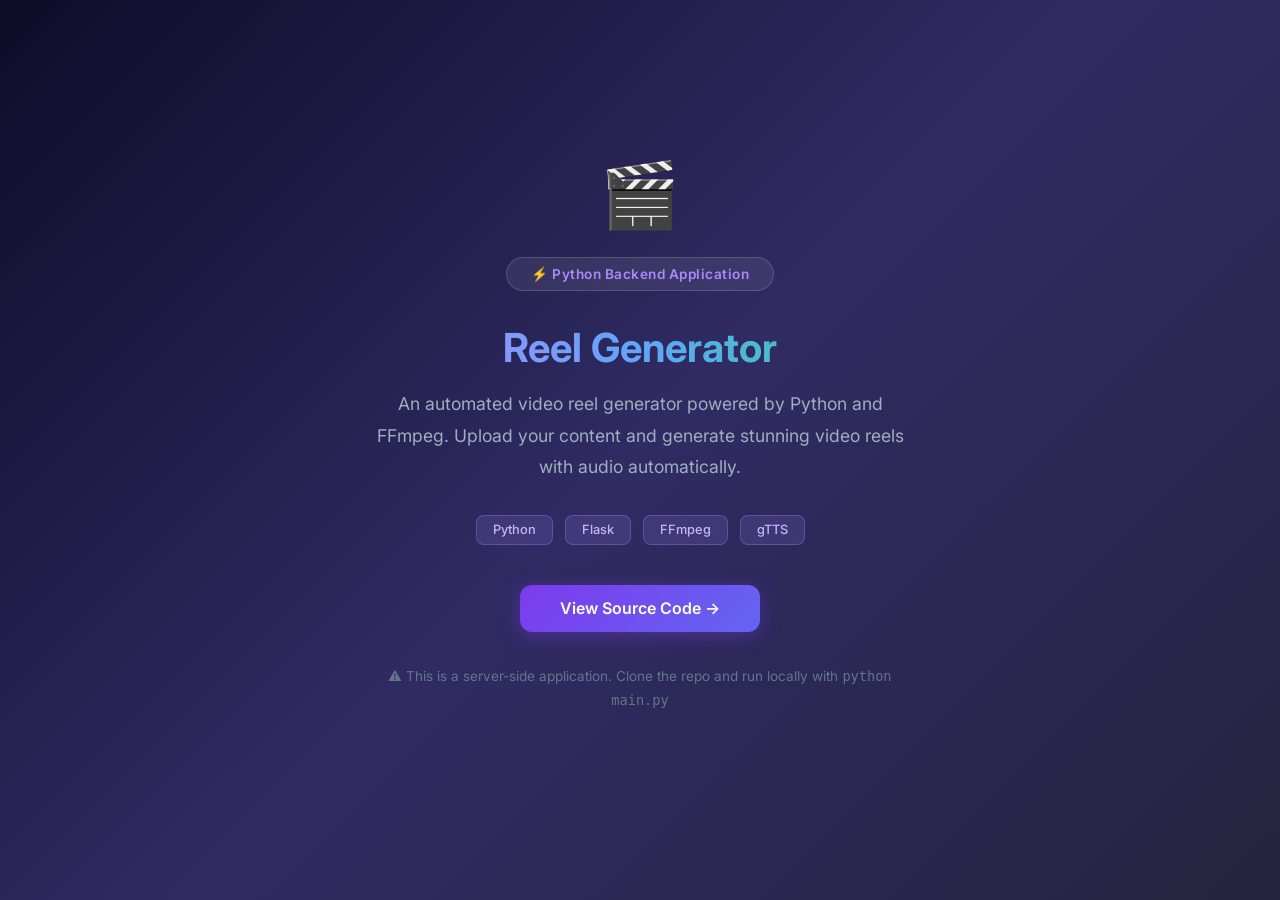
==== index.html @ ce8e98b0 "Add index.html for GitHub Pages landing page" ====
<!DOCTYPE html>
<html lang="en">
<head>
    <meta charset="UTF-8">
    <meta name="viewport" content="width=device-width, initial-scale=1.0">
    <title>Python Reel Generator</title>
    <link href="https://fonts.googleapis.com/css2?family=Inter:wght@400;600;700&display=swap" rel="stylesheet">
    <style>
        * {
            margin: 0;
            padding: 0;
            box-sizing: border-box;
        }

        body {
            font-family: 'Inter', sans-serif;
            min-height: 100vh;
            display: flex;
            align-items: center;
            justify-content: center;
            background: linear-gradient(135deg, #0f0c29, #302b63, #24243e);
            color: #fff;
            overflow: hidden;
        }

        .container {
            text-align: center;
            padding: 3rem 2rem;
            max-width: 600px;
            animation: fadeInUp 0.8s ease-out;
        }

        .logo {
            font-size: 4rem;
            margin-bottom: 1.5rem;
            animation: pulse 2s ease-in-out infinite;
        }

        h1 {
            font-size: 2.5rem;
            font-weight: 700;
            margin-bottom: 1rem;
            background: linear-gradient(90deg, #a78bfa, #60a5fa, #34d399);
            -webkit-background-clip: text;
            -webkit-text-fill-color: transparent;
            background-clip: text;
        }

        p {
            font-size: 1.1rem;
            color: #a0aec0;
            line-height: 1.8;
            margin-bottom: 2rem;
        }

        .badge {
            display: inline-block;
            padding: 0.5rem 1.5rem;
            border-radius: 50px;
            background: rgba(255, 255, 255, 0.08);
            border: 1px solid rgba(255, 255, 255, 0.15);
            color: #a78bfa;
            font-size: 0.85rem;
            font-weight: 600;
            letter-spacing: 0.5px;
            backdrop-filter: blur(10px);
            margin-bottom: 2rem;
        }

        .tech-stack {
            display: flex;
            gap: 0.75rem;
            justify-content: center;
            flex-wrap: wrap;
            margin-bottom: 2.5rem;
        }

        .tech-tag {
            padding: 0.4rem 1rem;
            border-radius: 8px;
            background: rgba(167, 139, 250, 0.15);
            border: 1px solid rgba(167, 139, 250, 0.3);
            font-size: 0.8rem;
            color: #c4b5fd;
            font-weight: 500;
        }

        .btn {
            display: inline-block;
            padding: 0.85rem 2.5rem;
            border-radius: 12px;
            background: linear-gradient(135deg, #7c3aed, #6366f1);
            color: #fff;
            text-decoration: none;
            font-weight: 600;
            font-size: 1rem;
            transition: all 0.3s ease;
            box-shadow: 0 4px 20px rgba(124, 58, 237, 0.4);
        }

        .btn:hover {
            transform: translateY(-2px);
            box-shadow: 0 6px 30px rgba(124, 58, 237, 0.6);
        }

        .note {
            margin-top: 2rem;
            font-size: 0.85rem;
            color: #64748b;
        }

        @keyframes fadeInUp {
            from {
                opacity: 0;
                transform: translateY(30px);
            }
            to {
                opacity: 1;
                transform: translateY(0);
            }
        }

        @keyframes pulse {
            0%, 100% { transform: scale(1); }
            50% { transform: scale(1.1); }
        }
    </style>
</head>
<body>
    <div class="container">
        <div class="logo">🎬</div>
        <div class="badge">⚡ Python Backend Application</div>
        <h1>Reel Generator</h1>
        <p>
            An automated video reel generator powered by Python and FFmpeg.
            Upload your content and generate stunning video reels with audio automatically.
        </p>
        <div class="tech-stack">
            <span class="tech-tag">Python</span>
            <span class="tech-tag">Flask</span>
            <span class="tech-tag">FFmpeg</span>
            <span class="tech-tag">gTTS</span>
        </div>
        <a href="https://github.com/Karthikb2005/python-project" class="btn">
            View Source Code →
        </a>
        <p class="note">
            ⚠️ This is a server-side application. Clone the repo and run locally with <code>python main.py</code>
        </p>
    </div>
</body>
</html>
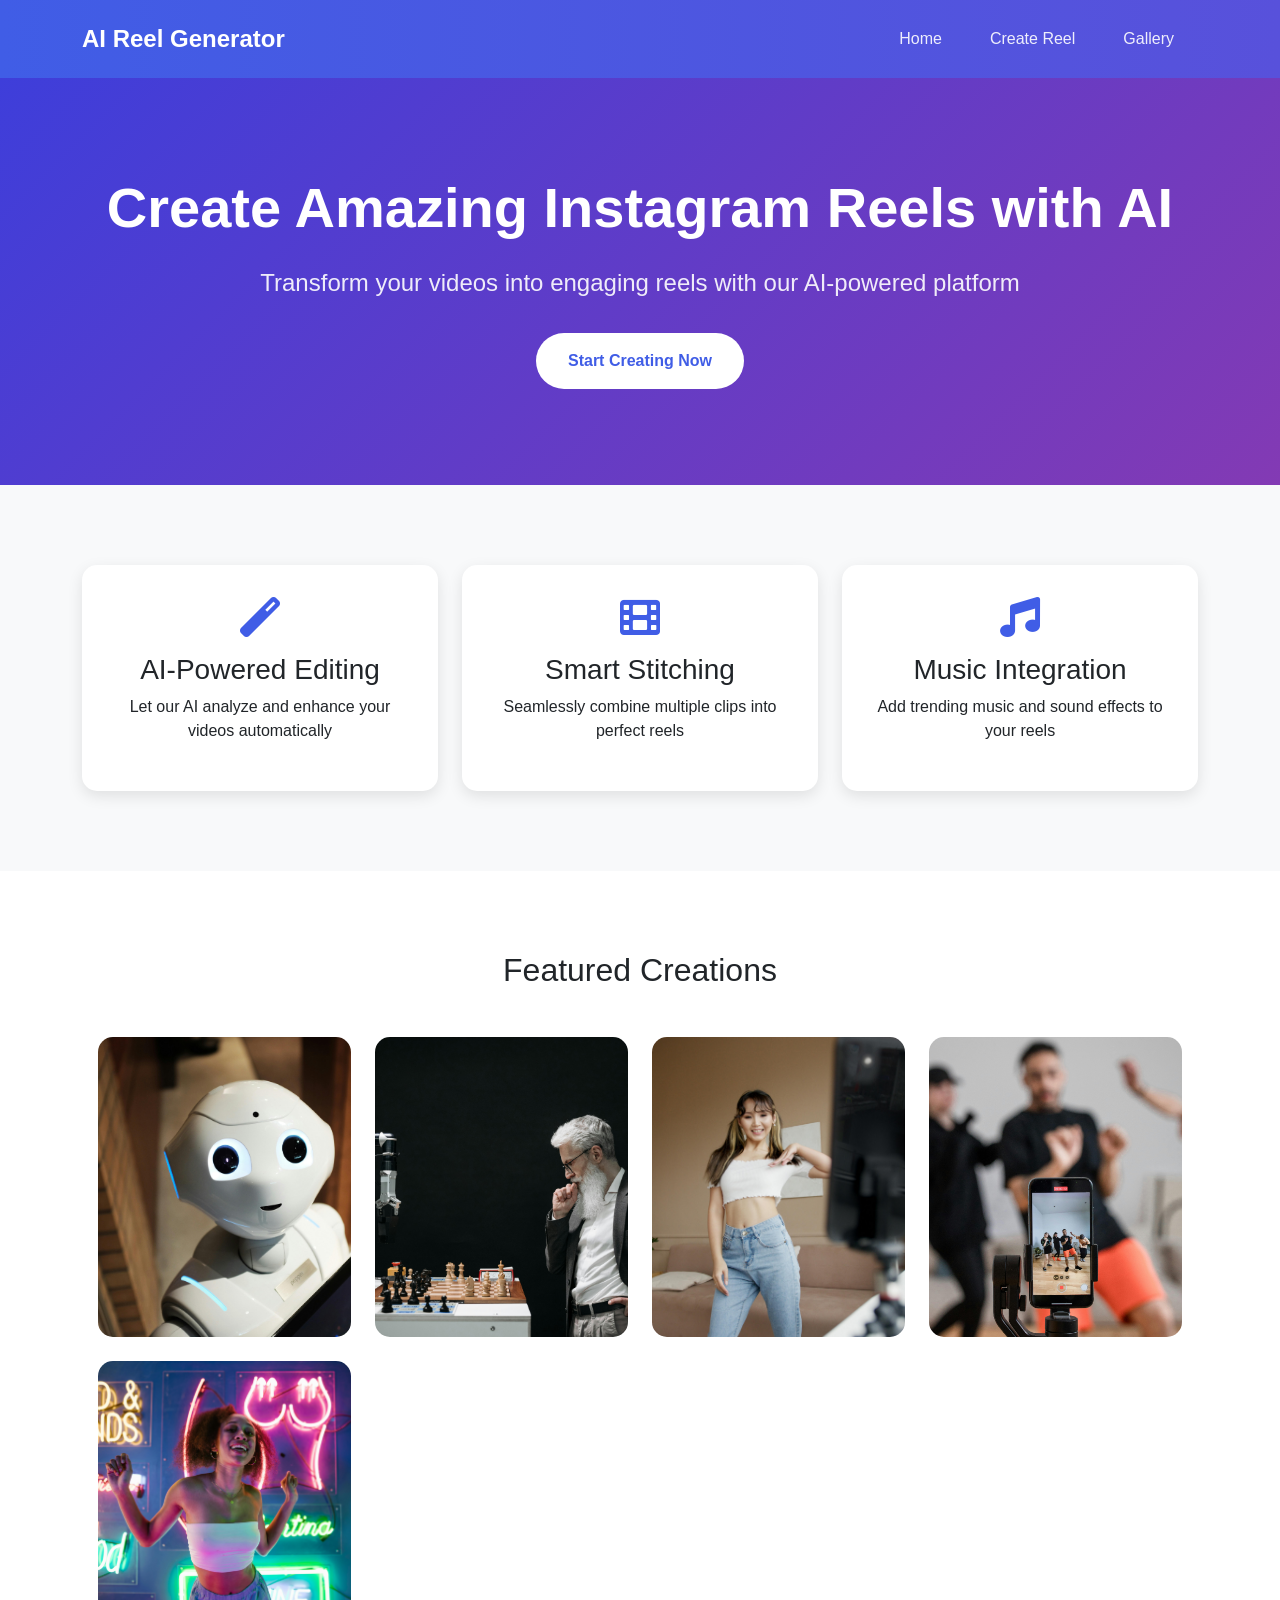
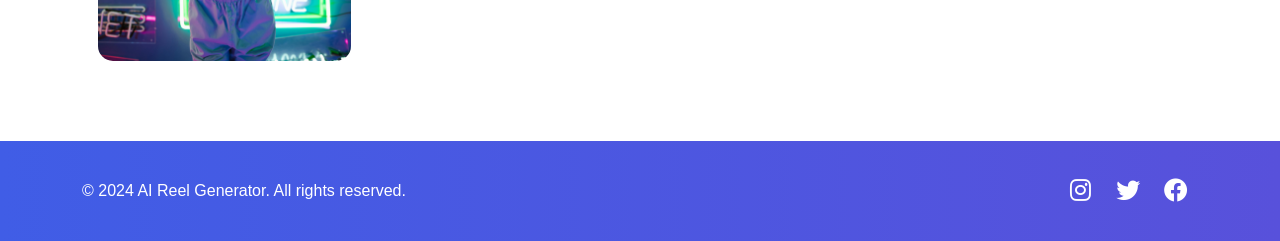
==== commit 1ae986d4: "Fix: use original UI design for GitHub Pages" ====
--- a/index.html
+++ b/index.html
@@ -3,150 +3,100 @@
 <head>
     <meta charset="UTF-8">
     <meta name="viewport" content="width=device-width, initial-scale=1.0">
-    <title>Python Reel Generator</title>
-    <link href="https://fonts.googleapis.com/css2?family=Inter:wght@400;600;700&display=swap" rel="stylesheet">
-    <style>
-        * {
-            margin: 0;
-            padding: 0;
-            box-sizing: border-box;
-        }
-
-        body {
-            font-family: 'Inter', sans-serif;
-            min-height: 100vh;
-            display: flex;
-            align-items: center;
-            justify-content: center;
-            background: linear-gradient(135deg, #0f0c29, #302b63, #24243e);
-            color: #fff;
-            overflow: hidden;
-        }
-
-        .container {
-            text-align: center;
-            padding: 3rem 2rem;
-            max-width: 600px;
-            animation: fadeInUp 0.8s ease-out;
-        }
-
-        .logo {
-            font-size: 4rem;
-            margin-bottom: 1.5rem;
-            animation: pulse 2s ease-in-out infinite;
-        }
-
-        h1 {
-            font-size: 2.5rem;
-            font-weight: 700;
-            margin-bottom: 1rem;
-            background: linear-gradient(90deg, #a78bfa, #60a5fa, #34d399);
-            -webkit-background-clip: text;
-            -webkit-text-fill-color: transparent;
-            background-clip: text;
-        }
-
-        p {
-            font-size: 1.1rem;
-            color: #a0aec0;
-            line-height: 1.8;
-            margin-bottom: 2rem;
-        }
-
-        .badge {
-            display: inline-block;
-            padding: 0.5rem 1.5rem;
-            border-radius: 50px;
-            background: rgba(255, 255, 255, 0.08);
-            border: 1px solid rgba(255, 255, 255, 0.15);
-            color: #a78bfa;
-            font-size: 0.85rem;
-            font-weight: 600;
-            letter-spacing: 0.5px;
-            backdrop-filter: blur(10px);
-            margin-bottom: 2rem;
-        }
-
-        .tech-stack {
-            display: flex;
-            gap: 0.75rem;
-            justify-content: center;
-            flex-wrap: wrap;
-            margin-bottom: 2.5rem;
-        }
-
-        .tech-tag {
-            padding: 0.4rem 1rem;
-            border-radius: 8px;
-            background: rgba(167, 139, 250, 0.15);
-            border: 1px solid rgba(167, 139, 250, 0.3);
-            font-size: 0.8rem;
-            color: #c4b5fd;
-            font-weight: 500;
-        }
-
-        .btn {
-            display: inline-block;
-            padding: 0.85rem 2.5rem;
-            border-radius: 12px;
-            background: linear-gradient(135deg, #7c3aed, #6366f1);
-            color: #fff;
-            text-decoration: none;
-            font-weight: 600;
-            font-size: 1rem;
-            transition: all 0.3s ease;
-            box-shadow: 0 4px 20px rgba(124, 58, 237, 0.4);
-        }
-
-        .btn:hover {
-            transform: translateY(-2px);
-            box-shadow: 0 6px 30px rgba(124, 58, 237, 0.6);
-        }
-
-        .note {
-            margin-top: 2rem;
-            font-size: 0.85rem;
-            color: #64748b;
-        }
-
-        @keyframes fadeInUp {
-            from {
-                opacity: 0;
-                transform: translateY(30px);
-            }
-            to {
-                opacity: 1;
-                transform: translateY(0);
-            }
-        }
-
-        @keyframes pulse {
-            0%, 100% { transform: scale(1); }
-            50% { transform: scale(1.1); }
-        }
-    </style>
+    <title>AI Reel Generator - Create Amazing Instagram Reels</title>
+    <link href="https://cdn.jsdelivr.net/npm/bootstrap@5.3.0/dist/css/bootstrap.min.css" rel="stylesheet">
+    <link rel="stylesheet" href="https://cdnjs.cloudflare.com/ajax/libs/font-awesome/6.0.0/css/all.min.css">
+    <link rel="stylesheet" href="static/css/style.css">
 </head>
 <body>
-    <div class="container">
-        <div class="logo">🎬</div>
-        <div class="badge">⚡ Python Backend Application</div>
-        <h1>Reel Generator</h1>
-        <p>
-            An automated video reel generator powered by Python and FFmpeg.
-            Upload your content and generate stunning video reels with audio automatically.
-        </p>
-        <div class="tech-stack">
-            <span class="tech-tag">Python</span>
-            <span class="tech-tag">Flask</span>
-            <span class="tech-tag">FFmpeg</span>
-            <span class="tech-tag">gTTS</span>
+    <nav class="navbar navbar-expand-lg">
+        <div class="container">
+            <a class="navbar-brand" href="/">AI Reel Generator</a>
+            <button class="navbar-toggler" type="button" data-bs-toggle="collapse" data-bs-target="#navbarNav">
+                <span class="navbar-toggler-icon"></span>
+            </button>
+            <div class="collapse navbar-collapse" id="navbarNav">
+                <ul class="navbar-nav ms-auto">
+                    <li class="nav-item">
+                        <a class="nav-link" href="/">Home</a>
+                    </li>
+                    <li class="nav-item">
+                        <a class="nav-link" href="/create">Create Reel</a>
+                    </li>
+                    <li class="nav-item">
+                        <a class="nav-link" href="/gallery">Gallery</a>
+                    </li>
+                </ul>
+            </div>
         </div>
-        <a href="https://github.com/Karthikb2005/python-project" class="btn">
-            View Source Code →
-        </a>
-        <p class="note">
-            ⚠️ This is a server-side application. Clone the repo and run locally with <code>python main.py</code>
-        </p>
+    </nav>
+
+    <div class="main-content">
+        <section class="hero-section">
+            <div class="container">
+                <h1 class="hero-title">Create Amazing Instagram Reels with AI</h1>
+                <p class="hero-subtitle">Transform your videos into engaging reels with our AI-powered platform</p>
+                <a href="/create" class="cta-button">Start Creating Now</a>
+            </div>
+        </section>
+
+        <section class="features-section">
+            <div class="container">
+                <div class="row g-4">
+                    <div class="col-md-4">
+                        <div class="feature-card">
+                            <i class="fas fa-magic feature-icon"></i>
+                            <h3>AI-Powered Editing</h3>
+                            <p>Let our AI analyze and enhance your videos automatically</p>
+                        </div>
+                    </div>
+                    <div class="col-md-4">
+                        <div class="feature-card">
+                            <i class="fas fa-film feature-icon"></i>
+                            <h3>Smart Stitching</h3>
+                            <p>Seamlessly combine multiple clips into perfect reels</p>
+                        </div>
+                    </div>
+                    <div class="col-md-4">
+                        <div class="feature-card">
+                            <i class="fas fa-music feature-icon"></i>
+                            <h3>Music Integration</h3>
+                            <p>Add trending music and sound effects to your reels</p>
+                        </div>
+                    </div>
+                </div>
+            </div>
+        </section>
+
+        <section class="showcase-section">
+            <div class="container">
+                <h2 class="showcase-title">Featured Creations</h2>
+                <div class="image-grid">
+                    <img src="static/1.jpg" alt="Reel Example 1" class="showcase-image">
+                    <img src="static/2.jpg" alt="Reel Example 2" class="showcase-image">
+                    <img src="static/3.jpg" alt="Reel Example 3" class="showcase-image">
+                    <img src="static/4.jpg" alt="Reel Example 4" class="showcase-image">
+                    <img src="static/5.jpg" alt="Reel Example 5" class="showcase-image">
+                </div>
+            </div>
+        </section>
     </div>
+
+    <footer>
+        <div class="container">
+            <div class="footer-content">
+                <div class="copyright">
+                    © 2024 AI Reel Generator. All rights reserved.
+                </div>
+                <div class="social-links">
+                    <a href="#"><i class="fab fa-instagram"></i></a>
+                    <a href="#"><i class="fab fa-twitter"></i></a>
+                    <a href="#"><i class="fab fa-facebook"></i></a>
+                </div>
+            </div>
+        </div>
+    </footer>
+
+    <script src="https://cdn.jsdelivr.net/npm/bootstrap@5.3.0/dist/js/bootstrap.bundle.min.js"></script>
 </body>
 </html>
--- a/static/css/style.css
+++ b/static/css/style.css
@@ -0,0 +1,164 @@
+:root {
+    --primary-color: #405DE6;
+    --secondary-color: #5851DB;
+    --accent-color: #833AB4;
+}
+
+body {
+    font-family: 'Segoe UI', Tahoma, Geneva, Verdana, sans-serif;
+    min-height: 100vh;
+    display: flex;
+    flex-direction: column;
+}
+
+/* Navbar Styles */
+.navbar {
+    background: linear-gradient(to right, var(--primary-color), var(--secondary-color));
+    padding: 1rem 2rem;
+}
+
+.navbar-brand {
+    color: white !important;
+    font-weight: bold;
+    font-size: 1.5rem;
+}
+
+.nav-link {
+    color: rgba(255, 255, 255, 0.9) !important;
+    margin: 0 1rem;
+    transition: color 0.3s ease;
+}
+
+.nav-link:hover {
+    color: white !important;
+}
+
+.main-content {
+    flex: 1;
+}
+
+/* Footer Styles */
+footer {
+    background: linear-gradient(to right, var(--primary-color), var(--secondary-color));
+    color: white;
+    padding: 2rem 0;
+    margin-top: auto;
+}
+
+.footer-content {
+    display: flex;
+    justify-content: space-between;
+    align-items: center;
+}
+
+.social-links a {
+    color: white;
+    margin: 0 10px;
+    font-size: 1.5rem;
+    transition: opacity 0.3s ease;
+}
+
+.social-links a:hover {
+    opacity: 0.8;
+}
+
+/* Hero Section Styles */
+.hero-section {
+    background: linear-gradient(135deg, rgb(62, 62, 218), var(--accent-color));
+    color: white;
+    padding: 6rem 0;
+    text-align: center;
+}
+
+.hero-title {
+    font-size: 3.5rem;
+    font-weight: bold;
+    margin-bottom: 1.5rem;
+}
+
+.hero-subtitle {
+    font-size: 1.5rem;
+    margin-bottom: 2rem;
+    opacity: 0.9;
+}
+
+.cta-button {
+    background: white;
+    color: var(--primary-color);
+    padding: 1rem 2rem;
+    border-radius: 50px;
+    font-weight: bold;
+    text-decoration: none;
+    transition: transform 0.3s ease;
+    display: inline-block;
+}
+
+.cta-button:hover {
+    transform: translateY(-3px);
+    color: var(--primary-color);
+}
+
+/* Features Section Styles */
+.features-section {
+    padding: 5rem 0;
+    background: #f8f9fa;
+}
+
+.feature-card {
+    text-align: center;
+    padding: 2rem;
+    border-radius: 15px;
+    background: white;
+    box-shadow: 0 5px 15px rgba(0,0,0,0.1);
+    transition: transform 0.3s ease;
+}
+
+.feature-card:hover {
+    transform: translateY(-10px);
+}
+
+.feature-icon {
+    font-size: 2.5rem;
+    color: var(--primary-color);
+    margin-bottom: 1rem;
+}
+
+/* Showcase Section Styles */
+.showcase-section {
+    padding: 5rem 0;
+}
+
+.showcase-title {
+    text-align: center;
+    margin-bottom: 3rem;
+}
+
+.image-grid {
+    display: grid;
+    grid-template-columns: repeat(auto-fit, minmax(250px, 1fr));
+    gap: 1.5rem;
+    padding: 0 1rem;
+}
+
+.showcase-image {
+    width: 100%;
+    height: 300px;
+    object-fit: cover;
+    border-radius: 15px;
+    transition: transform 0.3s ease;
+}
+
+.showcase-image:hover {
+    transform: scale(1.05);
+}
+
+/* Responsive Styles */
+@media (max-width: 768px) {
+    .hero-title {
+        font-size: 2.5rem;
+    }
+    
+    .hero-subtitle {
+        font-size: 1.2rem;
+    }
+} 
